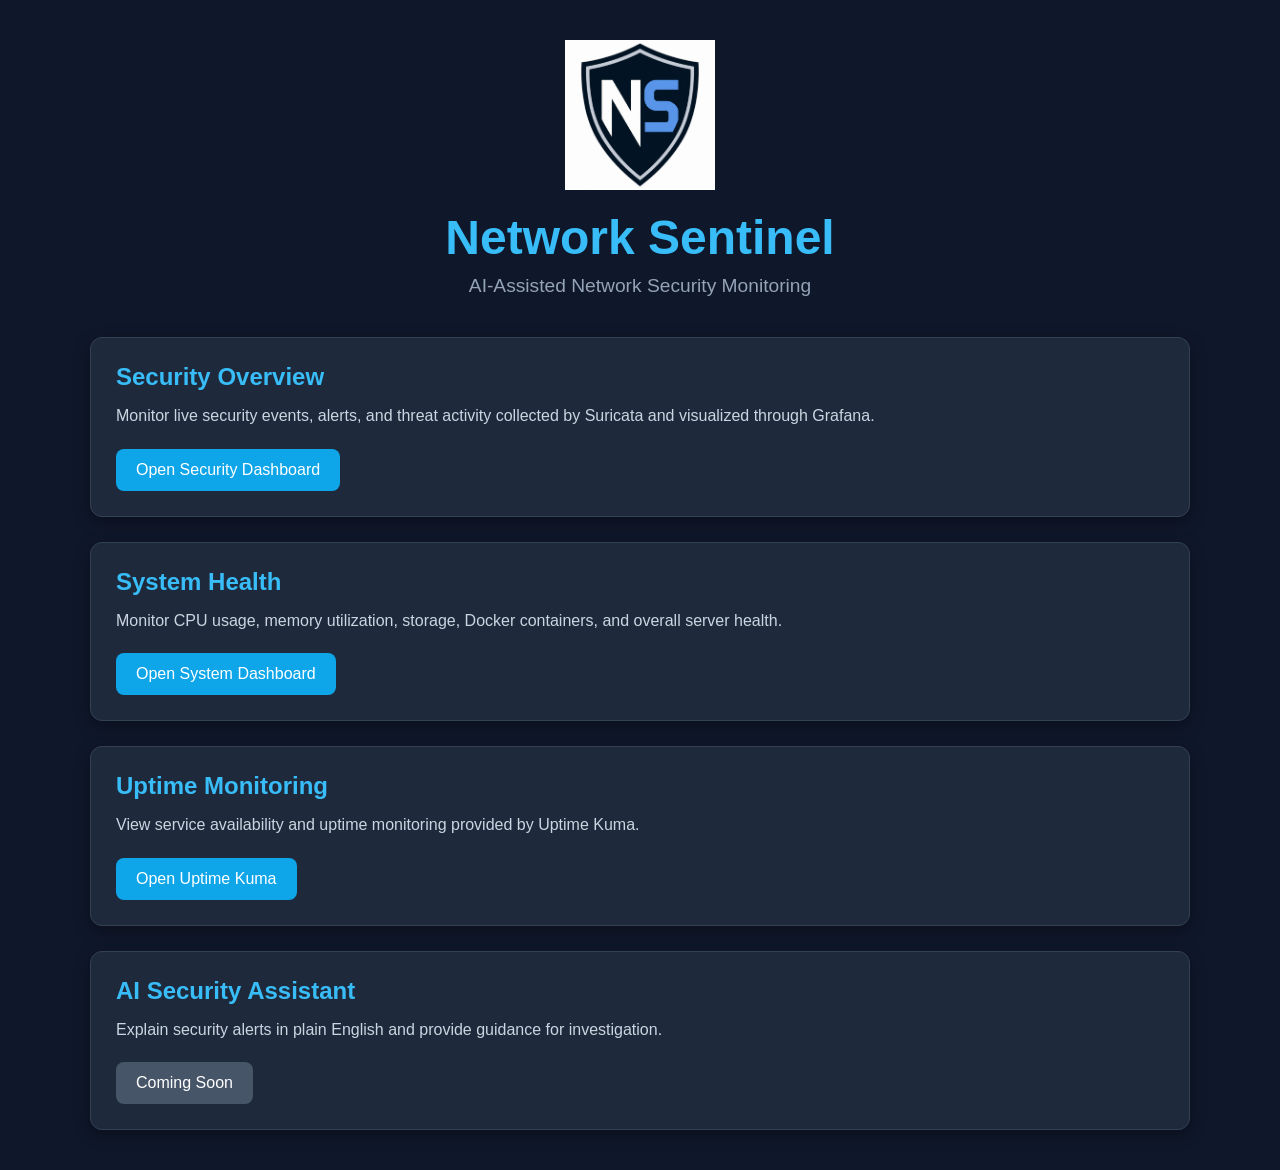
==== Portal/index.html @ dccb180a "Add branded landing page and dashboard preview" ====
<!DOCTYPE html>
<html lang="en">
<head>
    <meta charset="UTF-8">
    <meta name="viewport" content="width=device-width, initial-scale=1.0">
    <title>Network Sentinel</title>
    <link rel="stylesheet" href="style.css">
</head>
<body>

<div class="container">

<header>
    <img src="images/Network-Sentinel-Logo.png" alt="Network Sentinel Logo" class="logo">
    <h1>Network Sentinel</h1>
    <p>AI-Assisted Network Security Monitoring</p>
</header>

    <section class="card">
        <h2>Security Overview</h2>
        <p>
            Monitor live security events, alerts, and threat activity
            collected by Suricata and visualized through Grafana.
        </p>

        <a href="http://SERVER02-IP:3000" class="button">
            Open Security Dashboard
        </a>
    </section>

    <section class="card">
        <h2>System Health</h2>
        <p>
            Monitor CPU usage, memory utilization, storage,
            Docker containers, and overall server health.
        </p>

        <a href="http://SERVER02-IP:3000" class="button">
            Open System Dashboard
        </a>
    </section>

    <section class="card">
        <h2>Uptime Monitoring</h2>
        <p>
            View service availability and uptime monitoring
            provided by Uptime Kuma.
        </p>

        <a href="http://SERVER02-IP:3001" class="button">
            Open Uptime Kuma
        </a>
    </section>

    <section class="card">
        <h2>AI Security Assistant</h2>
        <p>
            Explain security alerts in plain English and provide
            guidance for investigation.
        </p>

        <button disabled>Coming Soon</button>
    </section>

</div>

</body>
</html>
---- Portal/style.css ----
* {
    margin: 0;
    padding: 0;
    box-sizing: border-box;
    font-family: "Segoe UI", Arial, sans-serif;
}

body {
    background: #0f172a;
    color: #f8fafc;
}

.container {
    width: 90%;
    max-width: 1100px;
    margin: 40px auto;
}

header {
    text-align: center;
    margin-bottom: 40px;
}

header h1 {
    font-size: 3rem;
    color: #38bdf8;
    margin-bottom: 10px;
}

header p {
    color: #94a3b8;
    font-size: 1.2rem;
}

.card {
    background: #1e293b;
    border: 1px solid #334155;
    border-radius: 12px;
    padding: 25px;
    margin-bottom: 25px;
    box-shadow: 0 5px 15px rgba(0,0,0,.35);
}

.card h2 {
    color: #38bdf8;
    margin-bottom: 12px;
}

.card p {
    color: #cbd5e1;
    line-height: 1.6;
    margin-bottom: 20px;
}

.button,
button {
    display: inline-block;
    background: #0ea5e9;
    color: white;
    text-decoration: none;
    padding: 12px 20px;
    border-radius: 8px;
    border: none;
    cursor: pointer;
    font-size: 1rem;
    transition: .2s;
}

.button:hover {
    background: #0284c7;
}

button:disabled {
    background: #475569;
    cursor: not-allowed;
}

.logo {
    width: 150px;
    height: auto;
    display: block;
    margin: 0 auto 20px auto;
}
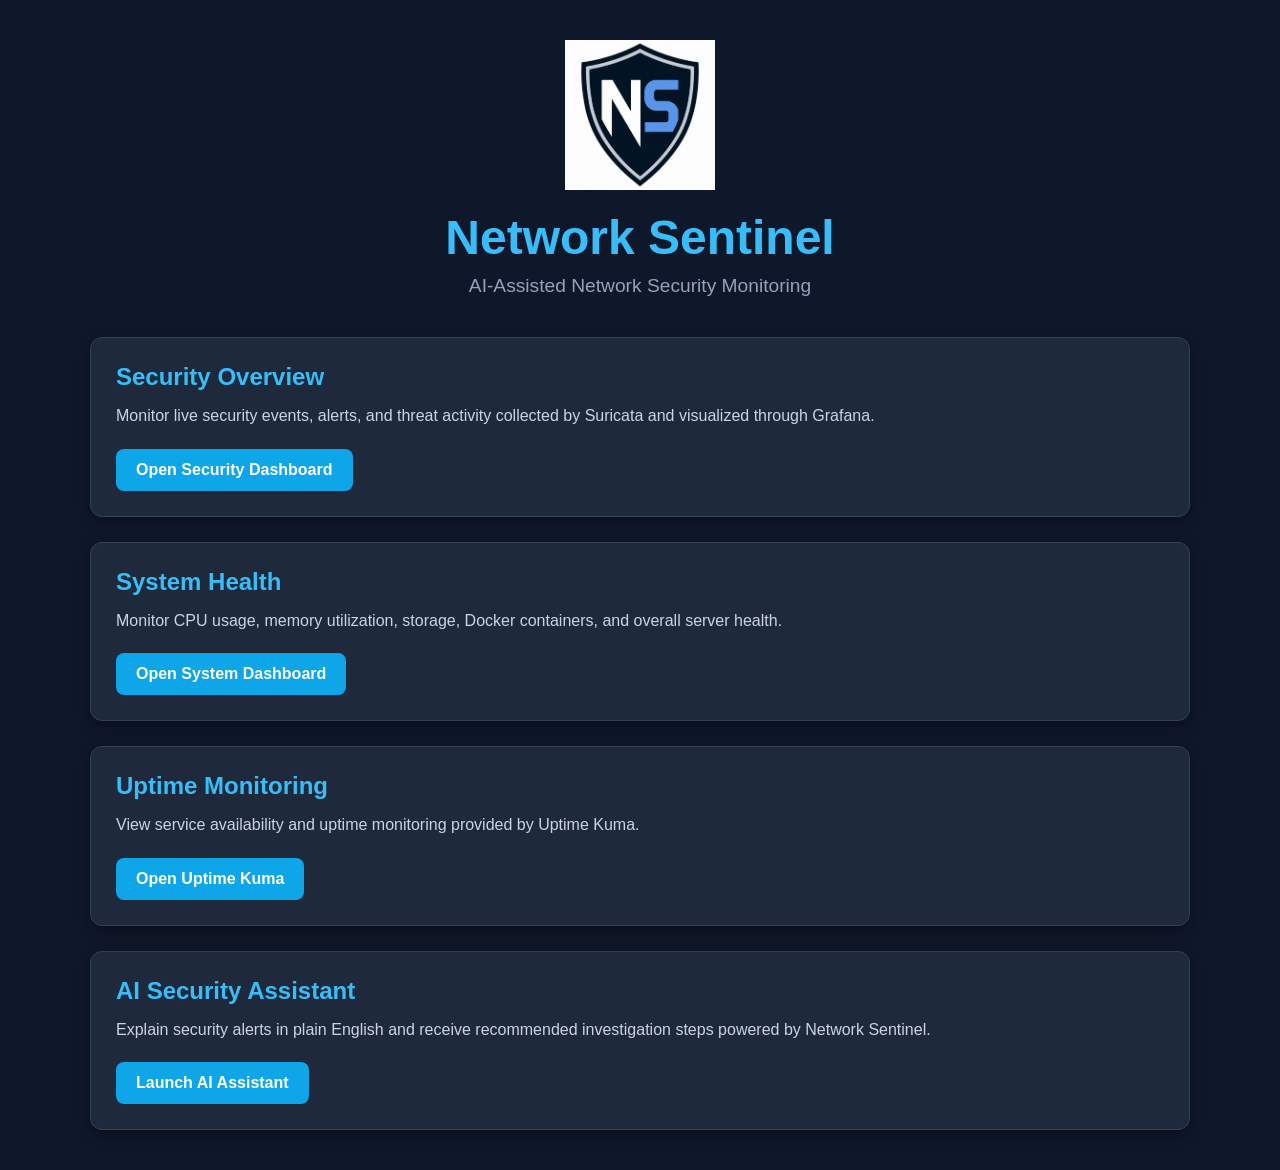
==== commit 79be544e: "feat: add AI Security Assistant and enhance Network Sentinel portal" ====
--- a/Portal/index.html
+++ b/Portal/index.html
@@ -11,9 +11,21 @@
 <div class="container">
 
 <header>
-    <img src="images/Network-Sentinel-Logo.png" alt="Network Sentinel Logo" class="logo">
-    <h1>Network Sentinel</h1>
-    <p>AI-Assisted Network Security Monitoring</p>
+
+    <a href="index.html" class="home-link">
+
+        <img src="images/Network-Sentinel-Logo.png"
+             alt="Network Sentinel Logo"
+             class="logo">
+
+        <h1>Network Sentinel</h1>
+
+    </a>
+
+    <p>
+        AI-Assisted Network Security Monitoring
+    </p>
+
 </header>
 
     <section class="card">
@@ -23,7 +35,7 @@
             collected by Suricata and visualized through Grafana.
         </p>
 
-        <a href="http://SERVER02-IP:3000" class="button">
+        <a href="http://YOUR_SERVER_IP:3002/d/ad7ngst/network-sentinel-security-overview?orgId=1" class="button" target="_blank">
             Open Security Dashboard
         </a>
     </section>
@@ -35,7 +47,7 @@
             Docker containers, and overall server health.
         </p>
 
-        <a href="http://SERVER02-IP:3000" class="button">
+        <a href="http://YOUR_SERVER_IP:3002/d/adjtzvj/network-sentinel-system-health?orgId=1" class="button" target="_blank">
             Open System Dashboard
         </a>
     </section>
@@ -47,20 +59,26 @@
             provided by Uptime Kuma.
         </p>
 
-        <a href="http://SERVER02-IP:3001" class="button">
+        <a href="http://YOUR_SERVER_IP:3001/dashboard/4" class="button" target="_blank">
             Open Uptime Kuma
         </a>
+
     </section>
 
     <section class="card">
-        <h2>AI Security Assistant</h2>
-        <p>
-            Explain security alerts in plain English and provide
-            guidance for investigation.
-        </p>
+    <h2>AI Security Assistant</h2>
 
-        <button disabled>Coming Soon</button>
-    </section>
+    <p>
+        Explain security alerts in plain English and receive
+        recommended investigation steps powered by Network Sentinel.
+    </p>
+
+    <a href="ai-assistant.html"
+       class="button">
+        Launch AI Assistant
+    </a>
+
+</section>
 
 </div>
 
--- a/Portal/style.css
+++ b/Portal/style.css
@@ -80,4 +80,117 @@
     height: auto;
     display: block;
     margin: 0 auto 20px auto;
+}
+
+/* =======================================================
+   AI Security Assistant Styling
+   ======================================================= */
+
+select {
+    width: 100%;
+    padding: 12px;
+    margin-top: 15px;
+    margin-bottom: 10px;
+
+    background: #0f172a;
+    color: #f8fafc;
+
+    border: 1px solid #334155;
+    border-radius: 8px;
+
+    font-size: 1rem;
+}
+
+select:focus {
+    outline: none;
+    border-color: #38bdf8;
+}
+
+#aiOutput {
+    background: #0f172a;
+    border-left: 5px solid #38bdf8;
+    border-radius: 8px;
+    padding: 20px;
+    margin-top: 20px;
+
+    animation: fadeIn .35s ease-in-out;
+}
+
+#aiOutput h3 {
+    color: #38bdf8;
+    margin-bottom: 15px;
+}
+
+#aiOutput h4 {
+    color: #38bdf8;
+    margin-top: 20px;
+    margin-bottom: 10px;
+}
+
+#aiOutput p {
+    margin-bottom: 15px;
+    line-height: 1.7;
+}
+
+#aiOutput ul {
+    margin-left: 20px;
+    margin-bottom: 15px;
+}
+
+#aiOutput li {
+    margin-bottom: 8px;
+}
+
+#aiOutput hr {
+    border: none;
+    border-top: 1px solid #334155;
+    margin: 25px 0;
+}
+
+#copyButton {
+    margin-top: 20px;
+}
+
+.button,
+button {
+    font-weight: 600;
+}
+
+.button:hover,
+button:hover:not(:disabled) {
+    background: #0284c7;
+    transform: translateY(-2px);
+    box-shadow: 0 6px 15px rgba(14,165,233,.35);
+}
+
+@keyframes fadeIn {
+
+    from {
+        opacity: 0;
+        transform: translateY(10px);
+    }
+
+    to {
+        opacity: 1;
+        transform: translateY(0);
+    }
+
+}
+
+.logo {
+    transition: transform 0.2s ease;
+}
+
+.logo:hover {
+    transform: scale(1.05);
+}
+
+.home-link {
+    text-decoration: none;
+    color: inherit;
+}
+
+.home-link {
+    text-decoration: none;
+    color: inherit;
 }
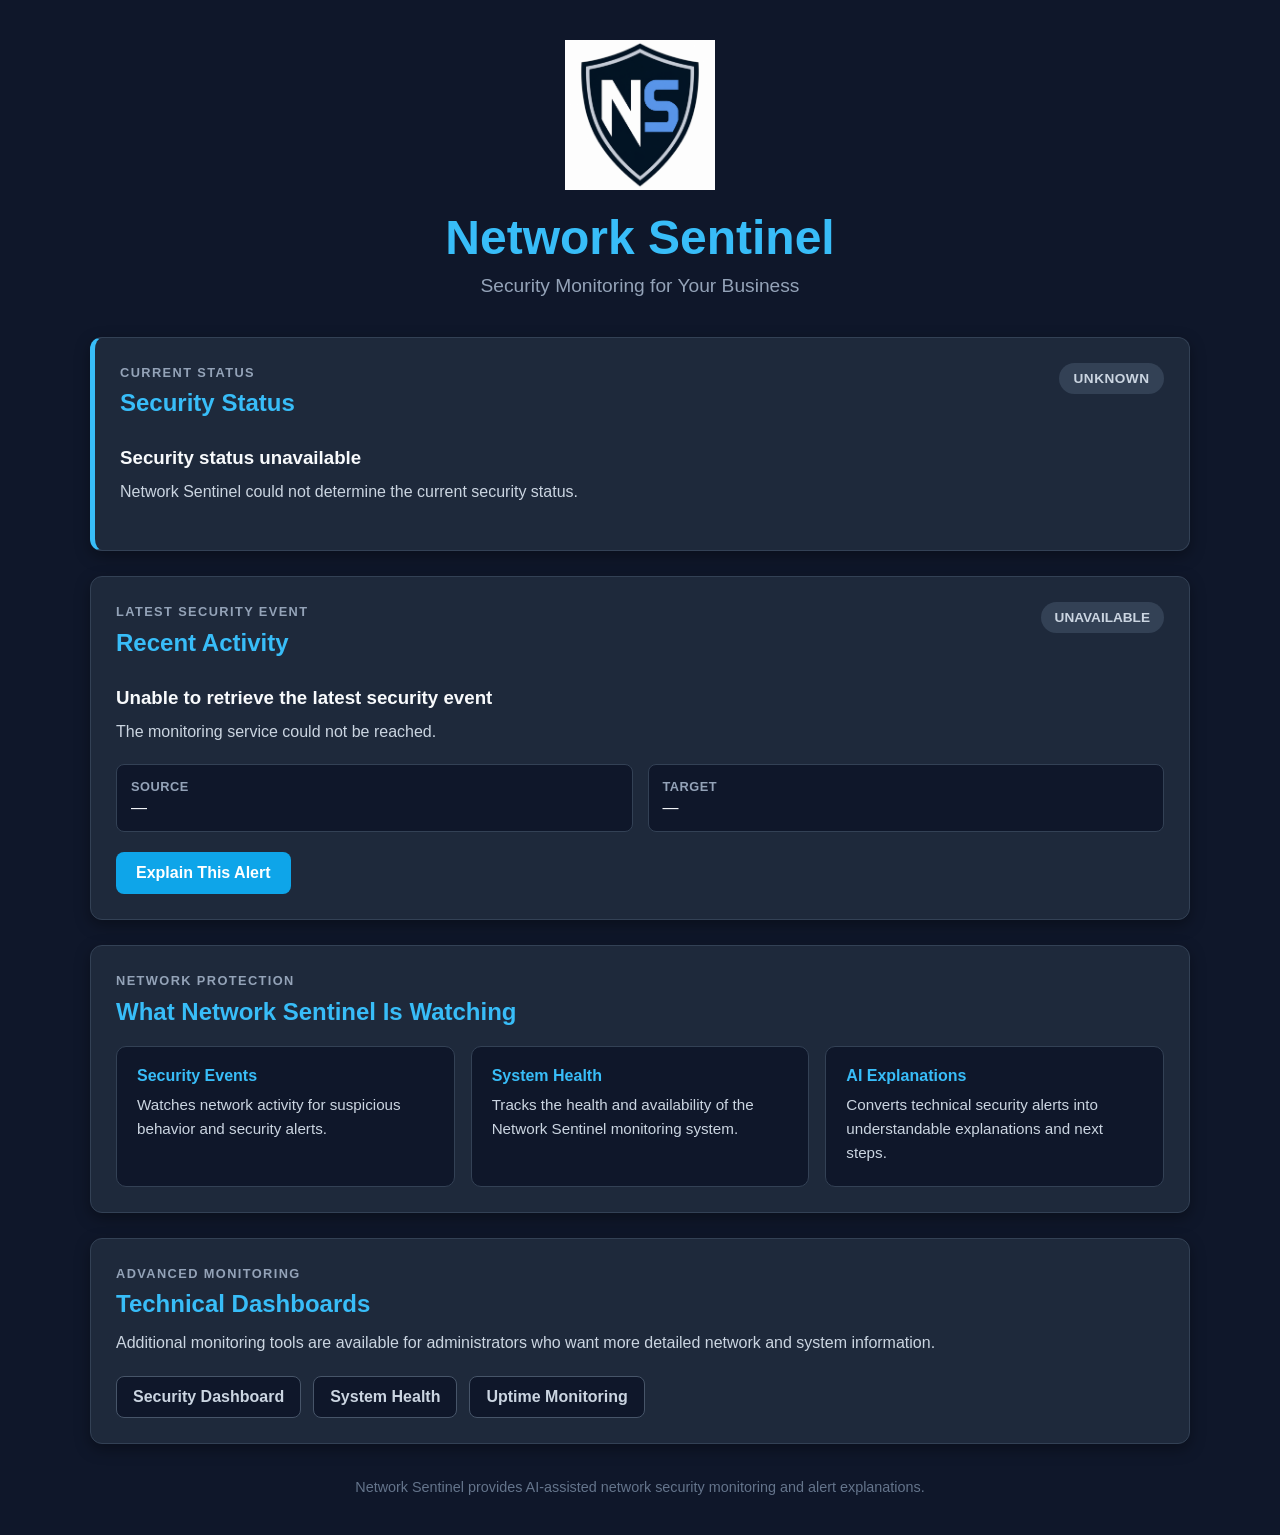
==== commit ef3faea5: "Redesign customer security portal" ====
--- a/Portal/index.html
+++ b/Portal/index.html
@@ -1,86 +1,281 @@
 <!DOCTYPE html>
 <html lang="en">
+
 <head>
     <meta charset="UTF-8">
     <meta name="viewport" content="width=device-width, initial-scale=1.0">
+
     <title>Network Sentinel</title>
+
     <link rel="stylesheet" href="style.css">
 </head>
+
 <body>
 
 <div class="container">
 
-<header>
-
-    <a href="index.html" class="home-link">
-
-        <img src="images/Network-Sentinel-Logo.png"
-             alt="Network Sentinel Logo"
-             class="logo">
-
-        <h1>Network Sentinel</h1>
-
-    </a>
-
-    <p>
-        AI-Assisted Network Security Monitoring
-    </p>
-
-</header>
+    <!-- =====================================================
+         Header
+         ===================================================== -->
+
+    <header>
+
+        <a href="index.html" class="home-link">
+
+            <img
+                src="images/Network-Sentinel-Logo.png"
+                alt="Network Sentinel Logo"
+                class="logo"
+            >
+
+            <h1>Network Sentinel</h1>
+
+        </a>
+
+        <p>
+            Security Monitoring for Your Business
+        </p>
+
+    </header>
+
+
+    <!-- =====================================================
+         Current Security Status
+         ===================================================== -->
+
+    <section class="card status-card">
+
+        <div class="section-heading">
+
+            <div>
+                <p class="eyebrow">CURRENT STATUS</p>
+
+                <h2>Security Status</h2>
+            </div>
+
+            <div
+                id="securityStatusBadge"
+                class="status-badge status-loading"
+            >
+                Checking...
+            </div>
+
+        </div>
+
+        <div id="securityStatus">
+
+            <h3 id="securityStatusTitle">
+                Checking your network security status...
+            </h3>
+
+            <p id="securityStatusMessage">
+                Network Sentinel is retrieving the latest security information.
+            </p>
+
+        </div>
+
+    </section>
+
+
+    <!-- =====================================================
+         Latest Security Event
+         ===================================================== -->
+
+    <section class="card latest-event-card">
+
+        <div class="section-heading">
+
+            <div>
+                <p class="eyebrow">LATEST SECURITY EVENT</p>
+
+                <h2>Recent Activity</h2>
+            </div>
+
+            <div
+                id="riskBadge"
+                class="risk-badge risk-unknown"
+            >
+                Loading
+            </div>
+
+        </div>
+
+
+        <div id="latestEvent">
+
+            <h3 id="latestEventTitle">
+                Retrieving the latest security event...
+            </h3>
+
+            <p id="latestEventSummary">
+                Network Sentinel is checking recent network activity.
+            </p>
+
+        </div>
+
+
+        <div class="event-details">
+
+            <div class="event-detail">
+
+                <span class="detail-label">
+                    Source
+                </span>
+
+                <span id="eventSource">
+                    —
+                </span>
+
+            </div>
+
+
+            <div class="event-detail">
+
+                <span class="detail-label">
+                    Target
+                </span>
+
+                <span id="eventTarget">
+                    —
+                </span>
+
+            </div>
+
+        </div>
+
+
+        <a
+            href="ai-assistant.html"
+            class="button"
+            id="explainAlertButton"
+        >
+            Explain This Alert
+        </a>
+
+    </section>
+
+
+    <!-- =====================================================
+         What Network Sentinel Does
+         ===================================================== -->
 
     <section class="card">
-        <h2>Security Overview</h2>
+
+        <p class="eyebrow">NETWORK PROTECTION</p>
+
+        <h2>What Network Sentinel Is Watching</h2>
+
+        <div class="monitoring-grid">
+
+            <div class="monitoring-item">
+
+                <h3>Security Events</h3>
+
+                <p>
+                    Watches network activity for suspicious behavior
+                    and security alerts.
+                </p>
+
+            </div>
+
+
+            <div class="monitoring-item">
+
+                <h3>System Health</h3>
+
+                <p>
+                    Tracks the health and availability of the
+                    Network Sentinel monitoring system.
+                </p>
+
+            </div>
+
+
+            <div class="monitoring-item">
+
+                <h3>AI Explanations</h3>
+
+                <p>
+                    Converts technical security alerts into
+                    understandable explanations and next steps.
+                </p>
+
+            </div>
+
+        </div>
+
+    </section>
+
+
+    <!-- =====================================================
+         Advanced Monitoring
+         ===================================================== -->
+
+    <section class="card">
+
+        <p class="eyebrow">ADVANCED MONITORING</p>
+
+        <h2>Technical Dashboards</h2>
+
         <p>
-            Monitor live security events, alerts, and threat activity
-            collected by Suricata and visualized through Grafana.
+            Additional monitoring tools are available for administrators
+            who want more detailed network and system information.
         </p>
 
-        <a href="http://YOUR_SERVER_IP:3002/d/ad7ngst/network-sentinel-security-overview?orgId=1" class="button" target="_blank">
-            Open Security Dashboard
-        </a>
-    </section>
-
-    <section class="card">
-        <h2>System Health</h2>
+
+        <div class="dashboard-links">
+
+            <a
+                href="http://SERVER_IP:3002/d/ad7ngst/network-sentinel-security-overview?orgId=1"
+                class="secondary-button"
+                target="_blank"
+                rel="noopener noreferrer"
+            >
+                Security Dashboard
+            </a>
+
+
+            <a
+                href="http://SERVER_IP:3002/d/adjtzvj/network-sentinel-system-health?orgId=1"
+                class="secondary-button"
+                target="_blank"
+                rel="noopener noreferrer"
+            >
+                System Health
+            </a>
+
+
+            <a
+                href="http://SERVER_IP:3001/dashboard/4"
+                class="secondary-button"
+                target="_blank"
+                rel="noopener noreferrer"
+            >
+                Uptime Monitoring
+            </a>
+
+        </div>
+
+    </section>
+
+
+    <!-- =====================================================
+         Footer
+         ===================================================== -->
+
+    <footer class="portal-footer">
+
         <p>
-            Monitor CPU usage, memory utilization, storage,
-            Docker containers, and overall server health.
+            Network Sentinel provides AI-assisted network security
+            monitoring and alert explanations.
         </p>
 
-        <a href="http://YOUR_SERVER_IP:3002/d/adjtzvj/network-sentinel-system-health?orgId=1" class="button" target="_blank">
-            Open System Dashboard
-        </a>
-    </section>
-
-    <section class="card">
-        <h2>Uptime Monitoring</h2>
-        <p>
-            View service availability and uptime monitoring
-            provided by Uptime Kuma.
-        </p>
-
-        <a href="http://YOUR_SERVER_IP:3001/dashboard/4" class="button" target="_blank">
-            Open Uptime Kuma
-        </a>
-
-    </section>
-
-    <section class="card">
-    <h2>AI Security Assistant</h2>
-
-    <p>
-        Explain security alerts in plain English and receive
-        recommended investigation steps powered by Network Sentinel.
-    </p>
-
-    <a href="ai-assistant.html"
-       class="button">
-        Launch AI Assistant
-    </a>
-
-</section>
+    </footer>
 
 </div>
 
+<script src="portal.js"></script>
+
 </body>
+
 </html>
--- a/Portal/style.css
+++ b/Portal/style.css
@@ -16,6 +16,11 @@
     margin: 40px auto;
 }
 
+
+/* =======================================================
+   Header
+   ======================================================= */
+
 header {
     text-align: center;
     margin-bottom: 40px;
@@ -31,6 +36,28 @@
     color: #94a3b8;
     font-size: 1.2rem;
 }
+
+.logo {
+    width: 150px;
+    height: auto;
+    display: block;
+    margin: 0 auto 20px auto;
+    transition: transform 0.2s ease;
+}
+
+.logo:hover {
+    transform: scale(1.05);
+}
+
+.home-link {
+    text-decoration: none;
+    color: inherit;
+}
+
+
+/* =======================================================
+   Main Cards
+   ======================================================= */
 
 .card {
     background: #1e293b;
@@ -38,12 +65,17 @@
     border-radius: 12px;
     padding: 25px;
     margin-bottom: 25px;
-    box-shadow: 0 5px 15px rgba(0,0,0,.35);
+    box-shadow: 0 5px 15px rgba(0, 0, 0, .35);
 }
 
 .card h2 {
     color: #38bdf8;
     margin-bottom: 12px;
+}
+
+.card h3 {
+    color: #f8fafc;
+    margin-bottom: 10px;
 }
 
 .card p {
@@ -51,6 +83,175 @@
     line-height: 1.6;
     margin-bottom: 20px;
 }
+
+
+/* =======================================================
+   Section Headings
+   ======================================================= */
+
+.section-heading {
+    display: flex;
+    align-items: flex-start;
+    justify-content: space-between;
+    gap: 20px;
+    margin-bottom: 18px;
+}
+
+.eyebrow {
+    color: #94a3b8 !important;
+    font-size: 0.8rem;
+    font-weight: 700;
+    letter-spacing: 1.4px;
+    margin-bottom: 6px !important;
+}
+
+
+/* =======================================================
+   Security Status
+   ======================================================= */
+
+.status-card {
+    border-left: 5px solid #38bdf8;
+}
+
+.status-badge {
+    display: inline-flex;
+    align-items: center;
+    justify-content: center;
+    min-width: 105px;
+    padding: 8px 14px;
+    border-radius: 999px;
+    font-size: 0.85rem;
+    font-weight: 700;
+    text-transform: uppercase;
+    letter-spacing: 0.5px;
+}
+
+.status-loading {
+    background: #334155;
+    color: #cbd5e1;
+}
+
+.status-good {
+    background: rgba(34, 197, 94, 0.15);
+    border: 1px solid #22c55e;
+    color: #86efac;
+}
+
+.status-warning {
+    background: rgba(245, 158, 11, 0.15);
+    border: 1px solid #f59e0b;
+    color: #fcd34d;
+}
+
+.status-danger {
+    background: rgba(239, 68, 68, 0.15);
+    border: 1px solid #ef4444;
+    color: #fca5a5;
+}
+
+
+/* =======================================================
+   Latest Event
+   ======================================================= */
+
+.latest-event-card {
+    position: relative;
+}
+
+.risk-badge {
+    display: inline-flex;
+    align-items: center;
+    justify-content: center;
+    min-width: 85px;
+    padding: 8px 14px;
+    border-radius: 999px;
+    font-size: 0.85rem;
+    font-weight: 700;
+    text-transform: uppercase;
+}
+
+.risk-low {
+    background: rgba(34, 197, 94, 0.15);
+    border: 1px solid #22c55e;
+    color: #86efac;
+}
+
+.risk-medium {
+    background: rgba(245, 158, 11, 0.15);
+    border: 1px solid #f59e0b;
+    color: #fcd34d;
+}
+
+.risk-high {
+    background: rgba(239, 68, 68, 0.15);
+    border: 1px solid #ef4444;
+    color: #fca5a5;
+}
+
+.risk-unknown {
+    background: #334155;
+    color: #cbd5e1;
+}
+
+.event-details {
+    display: grid;
+    grid-template-columns: repeat(2, minmax(0, 1fr));
+    gap: 15px;
+    margin: 20px 0;
+}
+
+.event-detail {
+    background: #0f172a;
+    border: 1px solid #334155;
+    border-radius: 8px;
+    padding: 14px;
+}
+
+.detail-label {
+    display: block;
+    color: #94a3b8;
+    font-size: 0.8rem;
+    font-weight: 700;
+    text-transform: uppercase;
+    letter-spacing: 0.5px;
+    margin-bottom: 5px;
+}
+
+
+/* =======================================================
+   Monitoring Grid
+   ======================================================= */
+
+.monitoring-grid {
+    display: grid;
+    grid-template-columns: repeat(3, minmax(0, 1fr));
+    gap: 16px;
+    margin-top: 20px;
+}
+
+.monitoring-item {
+    background: #0f172a;
+    border: 1px solid #334155;
+    border-radius: 10px;
+    padding: 20px;
+}
+
+.monitoring-item h3 {
+    color: #38bdf8;
+    font-size: 1rem;
+    margin-bottom: 8px;
+}
+
+.monitoring-item p {
+    margin-bottom: 0;
+    font-size: 0.95rem;
+}
+
+
+/* =======================================================
+   Buttons
+   ======================================================= */
 
 .button,
 button {
@@ -63,11 +264,15 @@
     border: none;
     cursor: pointer;
     font-size: 1rem;
+    font-weight: 600;
     transition: .2s;
 }
 
-.button:hover {
+.button:hover,
+button:hover:not(:disabled) {
     background: #0284c7;
+    transform: translateY(-2px);
+    box-shadow: 0 6px 15px rgba(14, 165, 233, .35);
 }
 
 button:disabled {
@@ -75,15 +280,34 @@
     cursor: not-allowed;
 }
 
-.logo {
-    width: 150px;
-    height: auto;
-    display: block;
-    margin: 0 auto 20px auto;
-}
-
-/* =======================================================
-   AI Security Assistant Styling
+.secondary-button {
+    display: inline-block;
+    background: #0f172a;
+    color: #cbd5e1;
+    text-decoration: none;
+    padding: 11px 16px;
+    border: 1px solid #475569;
+    border-radius: 8px;
+    font-weight: 600;
+    transition: .2s;
+}
+
+.secondary-button:hover {
+    border-color: #38bdf8;
+    color: #38bdf8;
+    transform: translateY(-2px);
+}
+
+.dashboard-links {
+    display: flex;
+    gap: 12px;
+    flex-wrap: wrap;
+    margin-top: 15px;
+}
+
+
+/* =======================================================
+   AI Security Assistant
    ======================================================= */
 
 select {
@@ -91,13 +315,10 @@
     padding: 12px;
     margin-top: 15px;
     margin-bottom: 10px;
-
     background: #0f172a;
     color: #f8fafc;
-
     border: 1px solid #334155;
     border-radius: 8px;
-
     font-size: 1rem;
 }
 
@@ -112,7 +333,6 @@
     border-radius: 8px;
     padding: 20px;
     margin-top: 20px;
-
     animation: fadeIn .35s ease-in-out;
 }
 
@@ -151,17 +371,25 @@
     margin-top: 20px;
 }
 
-.button,
-button {
-    font-weight: 600;
-}
-
-.button:hover,
-button:hover:not(:disabled) {
-    background: #0284c7;
-    transform: translateY(-2px);
-    box-shadow: 0 6px 15px rgba(14,165,233,.35);
-}
+
+/* =======================================================
+   Footer
+   ======================================================= */
+
+.portal-footer {
+    text-align: center;
+    margin: 35px 0 15px;
+}
+
+.portal-footer p {
+    color: #64748b;
+    font-size: 0.9rem;
+}
+
+
+/* =======================================================
+   Animation
+   ======================================================= */
 
 @keyframes fadeIn {
 
@@ -174,23 +402,69 @@
         opacity: 1;
         transform: translateY(0);
     }
-
-}
-
-.logo {
-    transition: transform 0.2s ease;
-}
-
-.logo:hover {
-    transform: scale(1.05);
-}
-
-.home-link {
-    text-decoration: none;
-    color: inherit;
-}
-
-.home-link {
-    text-decoration: none;
-    color: inherit;
+}
+
+
+/* =======================================================
+   Responsive Layout
+   ======================================================= */
+
+@media (max-width: 800px) {
+
+    .container {
+        width: 92%;
+        margin: 25px auto;
+    }
+
+    header h1 {
+        font-size: 2.3rem;
+    }
+
+    .logo {
+        width: 120px;
+    }
+
+    .section-heading {
+        flex-direction: column;
+        gap: 10px;
+    }
+
+    .monitoring-grid {
+        grid-template-columns: 1fr;
+    }
+
+    .event-details {
+        grid-template-columns: 1fr;
+    }
+
+    .dashboard-links {
+        flex-direction: column;
+    }
+
+    .secondary-button {
+        text-align: center;
+    }
+}
+
+
+@media (max-width: 500px) {
+
+    .card {
+        padding: 20px;
+    }
+
+    header h1 {
+        font-size: 2rem;
+    }
+
+    header p {
+        font-size: 1rem;
+    }
+
+    .button,
+    button,
+    .secondary-button {
+        width: 100%;
+        text-align: center;
+    }
 }
